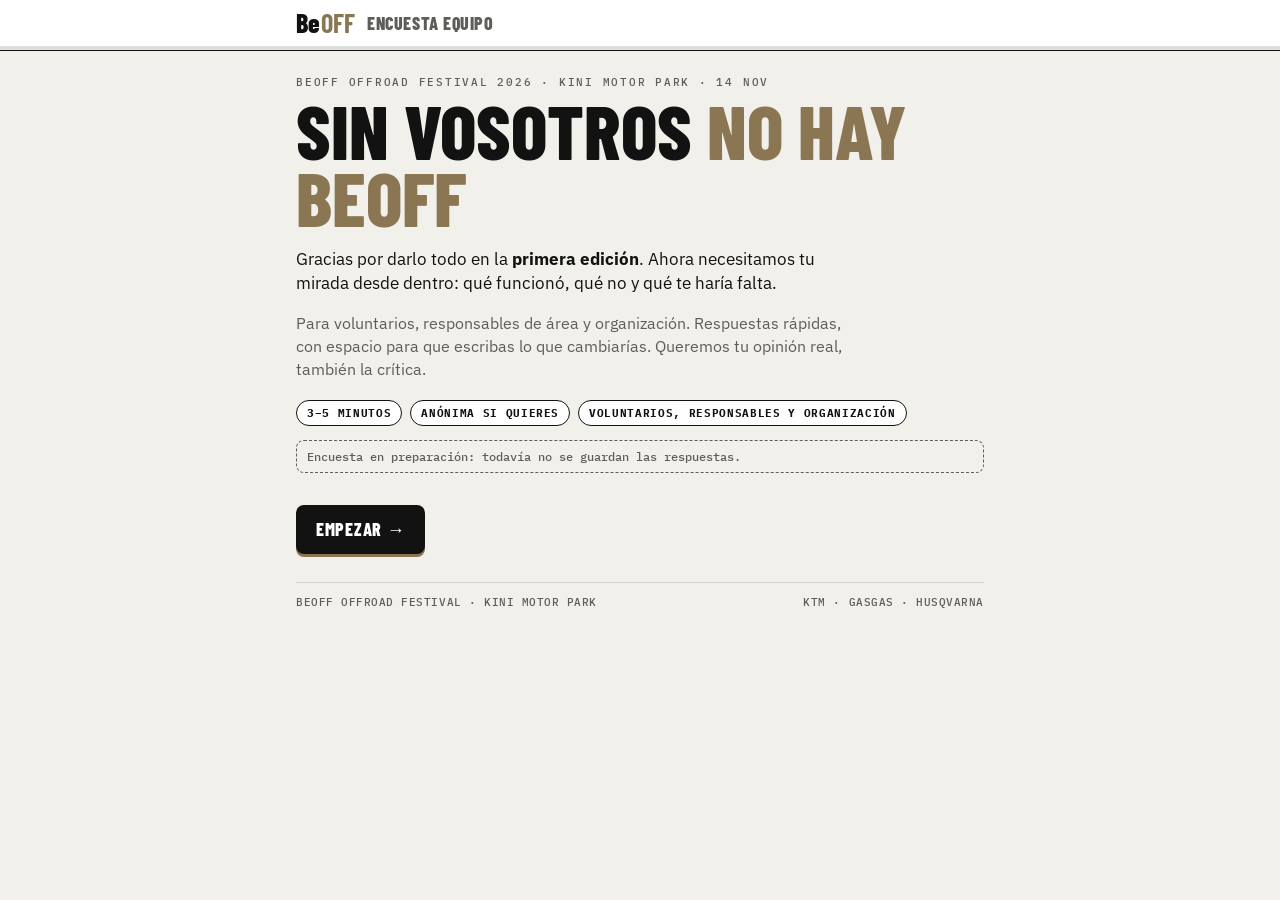
==== encuesta-equipo/index.html @ adc1a22a "Encuestas de cierre BeOFF 2026: pilotos, equipo y marcas" ====
<!DOCTYPE html>
<html lang="es"><head><meta charset="utf-8">
<meta name="viewport" content="width=device-width,initial-scale=1">
<title>BeOFF · Encuesta equipo 2026</title>
<meta name="robots" content="noindex,nofollow">
<link rel="preconnect" href="https://fonts.googleapis.com"><link rel="preconnect" href="https://fonts.gstatic.com" crossorigin>
<link rel="stylesheet" href="https://fonts.googleapis.com/css2?family=Barlow+Condensed:wght@700;800&family=IBM+Plex+Mono:wght@500;700&family=IBM+Plex+Sans:wght@400;600&display=swap">
<link rel="stylesheet" href="../assets/encuesta.css">
</head><body>
<header class="bar"><div class="in"><span class="wm" aria-label="BeOFF">Be<b>OFF</b></span><span class="nm"><em id="nm"></em></span><span class="st" id="st"></span></div><div class="prog"><i id="pg"></i></div></header>
<main id="app"></main>
<nav class="nav" id="nav" hidden><div class="in"><button type="button" id="back">← Atrás</button><span class="msg" id="msg" aria-live="polite"></span><button type="button" class="go" id="next">Siguiente →</button></div></nav>
<script>window.ENCUESTA = {"id":"voluntarios","short":"Encuesta equipo","title":"BeOFF · Encuesta equipo 2026","h1":"Sin vosotros <span>no hay BeOFF</span>","intro":["Gracias por darlo todo en la <b>primera edición</b>. Ahora necesitamos tu mirada desde dentro: qué funcionó, qué no y qué te haría falta.","Para voluntarios, responsables de área y organización. Respuestas rápidas, con espacio para que escribas lo que cambiarías. Queremos tu opinión real, también la crítica."],"facts":["3–5 minutos","Anónima si quieres","Voluntarios, responsables y organización"],"thanks":"Gracias,<br><span>equipo</span>","thanksText":"Tu opinión va directa a la próxima edición. Nos vemos en BeOFF.","steps":[{"k":"Tú","h":"Tu <span>puesto</span>","s":"Para entender desde dónde nos hablas.","q":[{"id":"rol","t":"¿Cuál era tu rol?","type":"ch","opts":["Voluntario/a","Responsable de área","Organización (KTM / dirección)"],"req":true,"branch":true},{"id":"area","t":"¿En qué área estuviste?","type":"mu","opts":["Inscripciones","Verificaciones técnicas","Enduro Test","Cross Test","Extreme Test","KIDS Race","Parque cerrado","Cronometraje","Expo / zona comercial","Podium y ambiente","Accesos y parking","Montaje / desmontaje","Foodtrucks","Media","Otra","Dirección / todo el evento"],"req":true},{"id":"dias","t":"¿Qué días estuviste?","type":"ch","opts":["Solo el sábado","Montaje + sábado","Todo (montaje, sábado y desmontaje)"]},{"id":"primera","t":"¿Era tu primera vez como voluntario/a en un evento?","type":"ch","opts":["Sí","No"]}]},{"k":"Antes","h":"Antes del <span>evento</span>","s":"La preparación y la información que recibiste.","q":[{"id":"info","t":"Información que recibiste antes del evento","type":"sc"},{"id":"web","t":"Web del equipo «¿Cuándo me toca?»","type":"sc"},{"id":"dossier","t":"Dossier de tu área (claro y útil)","type":"sc"},{"id":"briefing","t":"Briefing del día","type":"sc"},{"id":"llegada","t":"Al llegar, ¿sabías dónde ir y qué hacer?","type":"ch","opts":["Sí","Más o menos","No"]}]},{"k":"Durante","h":"Durante el <span>evento</span>","s":"Cómo fue tu día de trabajo.","q":[{"id":"org_area","t":"Organización de tu área","type":"sc"},{"id":"material","t":"Material de tu área","type":"ch","opts":["Estaba todo","Faltó algo","Faltó mucho"]},{"id":"comunicacion","t":"Comunicación con tu responsable y con dirección (radio, móvil)","type":"sc"},{"id":"carga","t":"Carga de trabajo","type":"ch","opts":["Poca","Justa","Mucha"]},{"id":"descansos","t":"Descansos, comida y bebida para el equipo","type":"sc"},{"id":"ropa","t":"Ropa y acreditación","type":"sc"},{"id":"seguridad","t":"Sensación de seguridad en tu puesto","type":"sc"},{"id":"incidencia","t":"¿Hubo algún problema en tu puesto que debamos saber?","type":"tx","h":"Opcional"}]},{"k":"Responsables","h":"Bloque <span>responsables</span>","s":"Tu crítica como responsable: lo que pasó de verdad en tu área.","show":["rol",["Responsable de área"]],"q":[{"id":"r_personal","t":"¿Tuviste personal suficiente?","type":"ch","opts":["Sí","Justo","No"]},{"id":"r_vol","t":"Preparación de los voluntarios de tu área","type":"sc"},{"id":"r_plan","t":"¿Se cumplió el plan del dossier?","type":"ch","opts":["Sí","Con cambios","No"]},{"id":"r_horarios","t":"¿Se cumplieron los horarios de tu área?","type":"ch","opts":["Sí","Retrasos leves","Retrasos importantes"]},{"id":"r_coord","t":"Coordinación con las otras áreas","type":"sc"},{"id":"r_direccion","t":"Apoyo de dirección cuando lo necesitaste","type":"sc"},{"id":"r_montaje","t":"Montaje y desmontaje de tu área","type":"sc"},{"id":"r_fallo","t":"¿Qué falló en tu área?","type":"tx"},{"id":"r_necesito","t":"¿Qué necesitas para la próxima edición? (personal, material, tiempo, espacio)","type":"tx"}]},{"k":"Organización","h":"Visión de <span>organización</span>","s":"Queremos tu crítica sincera. Lo que nos digas aquí decide cómo se plantea la próxima edición.","show":["rol",["Organización (KTM / dirección)"]],"q":[{"grp":"Cómo se hizo"},{"id":"o_planif","t":"Planificación y preparación previa","type":"sc"},{"id":"o_produccion","t":"Producción del evento (recinto, montaje, circuitos)","type":"sc"},{"id":"o_horarios","t":"Cumplimiento del programa y los horarios","type":"sc"},{"id":"o_incidencias","t":"Gestión de imprevistos e incidencias","type":"sc"},{"id":"o_coord","t":"Coordinación entre áreas y comunicación con dirección","type":"sc"},{"id":"o_equipo","t":"Equipo humano (responsables y voluntarios)","type":"sc"},{"grp":"Resultado"},{"id":"o_objetivos","t":"¿Se cumplieron los objetivos del evento?","type":"ch","opts":["Sí","En parte","No"]},{"id":"o_marca","t":"Imagen que transmitió de KTM, GASGAS y Husqvarna","type":"sc"},{"id":"o_formato","t":"¿Funciona el formato BeOFF tal como está?","type":"sc"},{"id":"o_valor","t":"Resultado respecto a la inversión","type":"sc"},{"id":"o_prioridad","t":"Prioridades para la próxima edición","type":"mu","opts":["Más inscritos","Mejorar el formato","Más presencia de concesionarios","Más marcas y expo","Más público y ambiente","Comunicación y redes","Reducir costes","BeOFF Series en otras zonas"]},{"grp":"Tu crítica"},{"id":"o_cambiar","t":"¿Qué cambiarías de la organización?","type":"tx"},{"id":"o_formato_cambio","t":"¿Qué cambiarías del formato?","type":"tx"},{"id":"o_quitar","t":"¿Qué quitarías o no repetirías?","type":"tx","h":"Opcional"},{"id":"o_nofaltar","t":"¿Qué no puede faltar en la próxima edición?","type":"tx","h":"Opcional"}]},{"k":"El evento","h":"El evento <span>desde dentro</span>","s":"Tu visión del conjunto.","q":[{"id":"formato","t":"¿Funcionó el formato BeOFF?","type":"sc"},{"id":"flujo","t":"Flujo de los pilotos (de la inscripción a la pista)","type":"sc"},{"id":"ambiente","t":"Ambiente general","type":"sc"},{"id":"mejor","t":"Lo mejor del evento","type":"tx","h":"Opcional"},{"id":"peor","t":"Lo que más hay que mejorar","type":"tx","h":"Opcional"},{"id":"cambiar","t":"Si pudieras cambiar UNA cosa de la organización, ¿cuál sería?","type":"tx","h":"Opcional · aquí puedes ser directo"}]},{"k":"Futuro","h":"¿Repetimos?","s":"Queremos contar contigo.","q":[{"id":"trato","t":"Trato que recibiste de la organización","type":"sc"},{"id":"nps","t":"Del 0 al 10, ¿recomendarías a un amigo ser voluntario en BeOFF?","type":"nps"},{"id":"repetir","t":"¿Repetirías el año que viene?","type":"ch","opts":["Seguro","Probablemente","No"]},{"id":"viajar","t":"Si hubiera BeOFF Series en otras zonas, ¿irías?","type":"ch","opts":["Sí","Solo si es cerca","No"]},{"id":"mismo_area","t":"Para la próxima, ¿en qué área te gustaría estar?","type":"ch","opts":["La misma","Otra área","Me da igual"]},{"id":"nombre","t":"Tu nombre","type":"in","h":"Opcional · déjalo en blanco si prefieres que sea anónima"},{"id":"email","t":"Email, si quieres que te contemos para la próxima","type":"em","h":"Opcional"}]}]};</script>
<script src="../assets/encuesta.js"></script>
</body></html>
---- assets/encuesta.css ----
:root{--ground:#f1f0eb;--paper:#fff;--ink:#121212;--sub:#5f5d57;--hair:rgba(18,18,18,.14);--acc:#121212;--on-acc:#fff;--tone:#8a7652;--tone-soft:rgba(138,118,82,.12);
--ft:"Barlow Condensed","Arial Narrow",Arial,sans-serif;--fm:"IBM Plex Mono",ui-monospace,monospace;--fx:"IBM Plex Sans",system-ui,Arial,sans-serif}
@media (prefers-color-scheme:dark){:root{--ground:#111110;--paper:#1b1a18;--ink:#f0eee8;--sub:#a6a39a;--hair:rgba(240,238,232,.14);--acc:#f0eee8;--on-acc:#111110;--tone:#cdb98d;--tone-soft:rgba(205,185,141,.14)}}
*{box-sizing:border-box}
html{-webkit-text-size-adjust:100%}
body{margin:0;background:var(--ground);color:var(--ink);font:16px/1.45 var(--fx)}
.bar{background:var(--paper);border-bottom:1px solid var(--ink);position:sticky;top:0;z-index:5}
.bar .in{max-width:720px;margin:0 auto;padding:10px 16px;display:flex;align-items:center;gap:12px}
.wm{font:800 26px/1 var(--ft);letter-spacing:.01em;text-transform:none}.wm b{color:var(--tone)}
.bar .nm{font:800 18px var(--ft);letter-spacing:.03em;text-transform:uppercase}
.bar .nm em{font-style:normal;color:var(--sub)}
.bar .st{margin-left:auto;font:700 11px var(--fm);letter-spacing:.08em;color:var(--sub)}
.prog{height:4px;background:var(--hair)}
.prog i{display:block;height:100%;width:0;background:var(--tone);transition:width .3s}
main{max-width:720px;margin:0 auto;padding:24px 16px 120px}
.eyebrow{font:500 11px var(--fm);letter-spacing:.16em;text-transform:uppercase;color:var(--sub);margin:0 0 8px}
h1{font:800 clamp(44px,11vw,76px)/.88 var(--ft);text-transform:uppercase;margin:0}
h1 span,h2 span,.big span{color:var(--tone)}
h2{font:800 clamp(32px,8vw,46px)/.92 var(--ft);text-transform:uppercase;margin:0 0 6px}
.lead{font-size:17px;max-width:56ch;margin:16px 0}
.sub{color:var(--sub);margin:0 0 18px;max-width:56ch}
.card{background:var(--paper);border:2px solid var(--ink);border-radius:10px;box-shadow:0 4px 0 var(--ink);padding:16px;margin:0 0 14px}
.facts{display:flex;flex-wrap:wrap;gap:8px;margin:18px 0 6px}
.facts span{font:700 11px var(--fm);letter-spacing:.06em;text-transform:uppercase;border:1.5px solid var(--ink);border-radius:20px;padding:5px 10px;background:var(--paper)}
.q{margin:0 0 16px}
.q .t{font-weight:600;margin:0 0 10px;display:block}
.q .h{display:block;color:var(--sub);font-size:13.5px;margin:-6px 0 10px}
.opt{display:flex;flex-wrap:wrap;gap:8px}
.opt button{appearance:none;border:1.5px solid var(--ink);background:var(--paper);color:var(--ink);border-radius:8px;padding:10px 13px;font:600 15px var(--fx);cursor:pointer;min-height:44px;transition:background .1s,border-color .1s}
.opt button:hover{border-color:var(--tone);background:var(--tone-soft)}
.opt button[aria-pressed="true"]{background:var(--acc);border-color:var(--acc);color:var(--on-acc)}
.sc{display:grid;grid-template-columns:repeat(5,1fr);gap:6px}
.sc button{padding:10px 0;font:800 22px var(--ft);text-align:center}
.nps{display:grid;grid-template-columns:repeat(11,1fr);gap:4px}
.nps button{padding:10px 0;font:800 18px var(--ft);text-align:center;min-width:0}
.ends{display:flex;justify-content:space-between;font:500 10.5px var(--fm);letter-spacing:.05em;text-transform:uppercase;color:var(--sub);margin-top:6px}
textarea,input[type=text],input[type=email]{width:100%;border:1.5px solid var(--ink);border-radius:8px;background:var(--paper);color:var(--ink);font:15px var(--fx);padding:11px 12px}
textarea{min-height:84px;resize:vertical}
textarea:focus,input:focus,.opt button:focus-visible,.nav button:focus-visible{outline:3px solid var(--tone);outline-offset:2px}
.grp{font:700 11px var(--fm);letter-spacing:.14em;text-transform:uppercase;color:var(--tone);margin:22px 0 10px;padding-top:14px;border-top:1px dashed var(--hair)}
.card>.grp:first-child{margin-top:0;padding-top:0;border:0}
.nav{position:fixed;left:0;right:0;bottom:0;background:var(--paper);border-top:1px solid var(--ink);padding:10px 16px calc(10px + env(safe-area-inset-bottom))}
.nav .in{max-width:720px;margin:0 auto;display:flex;gap:10px;align-items:center}
.nav button,.start{border:2px solid var(--ink);border-radius:8px;font:800 18px var(--ft);letter-spacing:.04em;text-transform:uppercase;padding:11px 18px;cursor:pointer;background:var(--paper);color:var(--ink)}
.nav .go,.start{margin-left:auto;background:var(--acc);border-color:var(--acc);color:var(--on-acc);box-shadow:0 3px 0 var(--tone)}
.start{margin:20px 0 0}
.nav .go:disabled{opacity:.5;cursor:wait}
.nav .msg{font-size:13px;color:var(--sub)}
.big{font:800 clamp(54px,14vw,96px)/.85 var(--ft);text-transform:uppercase;margin:6px 0 14px}
.note{font:500 12px var(--fm);color:var(--sub);border:1.5px dashed var(--sub);border-radius:8px;padding:8px 10px;margin-top:14px}
.foot{margin-top:28px;padding-top:12px;border-top:1px solid var(--hair);display:flex;justify-content:space-between;flex-wrap:wrap;gap:12px;font:500 10.5px var(--fm);letter-spacing:.05em;text-transform:uppercase;color:var(--sub)}
[hidden]{display:none!important}
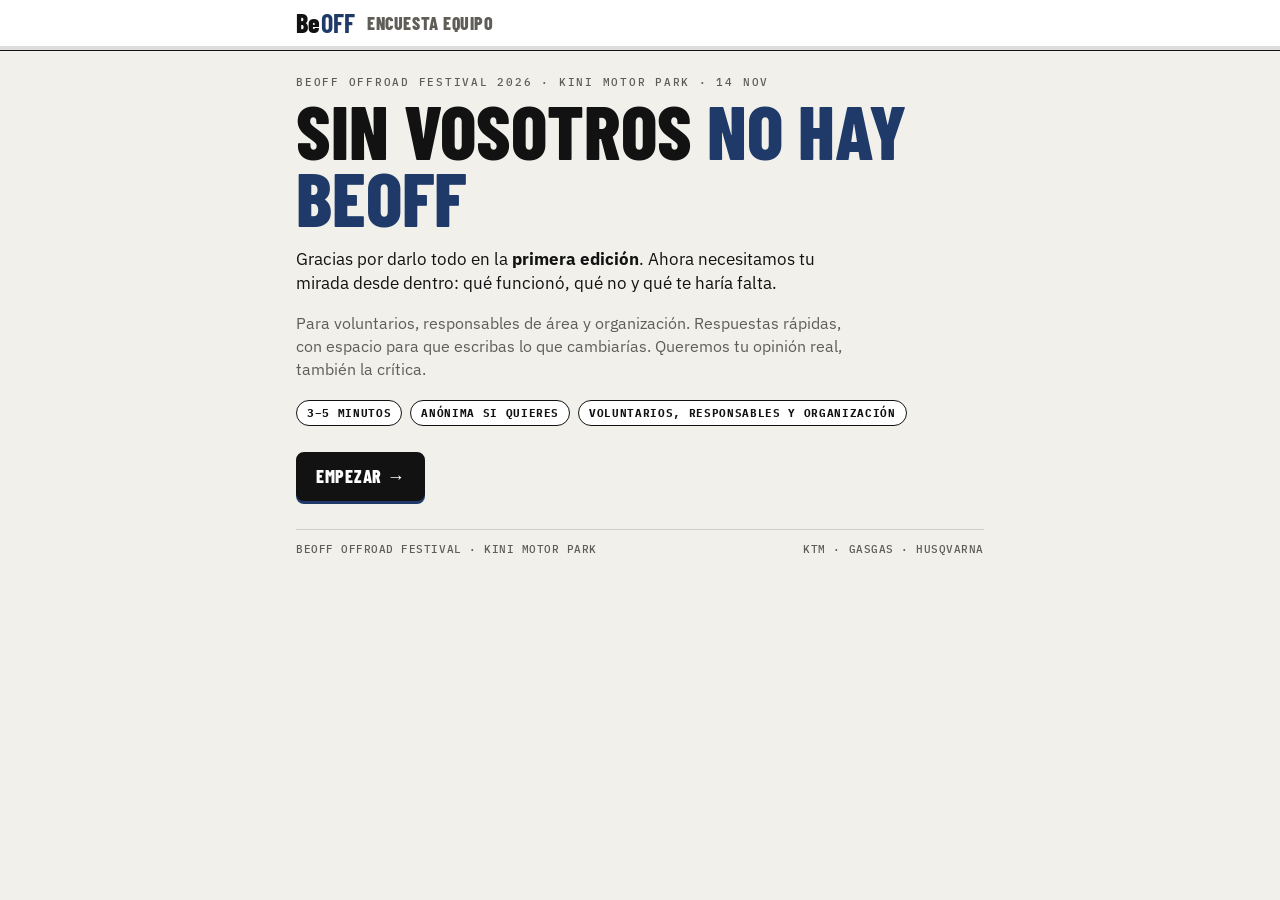
==== commit 281b5471: "Encuestas: forzar recarga de estilos y script (v=2)" ====
--- a/encuesta-equipo/index.html
+++ b/encuesta-equipo/index.html
@@ -5,11 +5,11 @@
 <meta name="robots" content="noindex,nofollow">
 <link rel="preconnect" href="https://fonts.googleapis.com"><link rel="preconnect" href="https://fonts.gstatic.com" crossorigin>
 <link rel="stylesheet" href="https://fonts.googleapis.com/css2?family=Barlow+Condensed:wght@700;800&family=IBM+Plex+Mono:wght@500;700&family=IBM+Plex+Sans:wght@400;600&display=swap">
-<link rel="stylesheet" href="../assets/encuesta.css">
+<link rel="stylesheet" href="../assets/encuesta.css?v=2">
 </head><body>
 <header class="bar"><div class="in"><span class="wm" aria-label="BeOFF">Be<b>OFF</b></span><span class="nm"><em id="nm"></em></span><span class="st" id="st"></span></div><div class="prog"><i id="pg"></i></div></header>
 <main id="app"></main>
 <nav class="nav" id="nav" hidden><div class="in"><button type="button" id="back">← Atrás</button><span class="msg" id="msg" aria-live="polite"></span><button type="button" class="go" id="next">Siguiente →</button></div></nav>
 <script>window.ENCUESTA = {"id":"voluntarios","short":"Encuesta equipo","title":"BeOFF · Encuesta equipo 2026","h1":"Sin vosotros <span>no hay BeOFF</span>","intro":["Gracias por darlo todo en la <b>primera edición</b>. Ahora necesitamos tu mirada desde dentro: qué funcionó, qué no y qué te haría falta.","Para voluntarios, responsables de área y organización. Respuestas rápidas, con espacio para que escribas lo que cambiarías. Queremos tu opinión real, también la crítica."],"facts":["3–5 minutos","Anónima si quieres","Voluntarios, responsables y organización"],"thanks":"Gracias,<br><span>equipo</span>","thanksText":"Tu opinión va directa a la próxima edición. Nos vemos en BeOFF.","steps":[{"k":"Tú","h":"Tu <span>puesto</span>","s":"Para entender desde dónde nos hablas.","q":[{"id":"rol","t":"¿Cuál era tu rol?","type":"ch","opts":["Voluntario/a","Responsable de área","Organización (KTM / dirección)"],"req":true,"branch":true},{"id":"area","t":"¿En qué área estuviste?","type":"mu","opts":["Inscripciones","Verificaciones técnicas","Enduro Test","Cross Test","Extreme Test","KIDS Race","Parque cerrado","Cronometraje","Expo / zona comercial","Podium y ambiente","Accesos y parking","Montaje / desmontaje","Foodtrucks","Media","Otra","Dirección / todo el evento"],"req":true},{"id":"dias","t":"¿Qué días estuviste?","type":"ch","opts":["Solo el sábado","Montaje + sábado","Todo (montaje, sábado y desmontaje)"]},{"id":"primera","t":"¿Era tu primera vez como voluntario/a en un evento?","type":"ch","opts":["Sí","No"]}]},{"k":"Antes","h":"Antes del <span>evento</span>","s":"La preparación y la información que recibiste.","q":[{"id":"info","t":"Información que recibiste antes del evento","type":"sc"},{"id":"web","t":"Web del equipo «¿Cuándo me toca?»","type":"sc"},{"id":"dossier","t":"Dossier de tu área (claro y útil)","type":"sc"},{"id":"briefing","t":"Briefing del día","type":"sc"},{"id":"llegada","t":"Al llegar, ¿sabías dónde ir y qué hacer?","type":"ch","opts":["Sí","Más o menos","No"]}]},{"k":"Durante","h":"Durante el <span>evento</span>","s":"Cómo fue tu día de trabajo.","q":[{"id":"org_area","t":"Organización de tu área","type":"sc"},{"id":"material","t":"Material de tu área","type":"ch","opts":["Estaba todo","Faltó algo","Faltó mucho"]},{"id":"comunicacion","t":"Comunicación con tu responsable y con dirección (radio, móvil)","type":"sc"},{"id":"carga","t":"Carga de trabajo","type":"ch","opts":["Poca","Justa","Mucha"]},{"id":"descansos","t":"Descansos, comida y bebida para el equipo","type":"sc"},{"id":"ropa","t":"Ropa y acreditación","type":"sc"},{"id":"seguridad","t":"Sensación de seguridad en tu puesto","type":"sc"},{"id":"incidencia","t":"¿Hubo algún problema en tu puesto que debamos saber?","type":"tx","h":"Opcional"}]},{"k":"Responsables","h":"Bloque <span>responsables</span>","s":"Tu crítica como responsable: lo que pasó de verdad en tu área.","show":["rol",["Responsable de área"]],"q":[{"id":"r_personal","t":"¿Tuviste personal suficiente?","type":"ch","opts":["Sí","Justo","No"]},{"id":"r_vol","t":"Preparación de los voluntarios de tu área","type":"sc"},{"id":"r_plan","t":"¿Se cumplió el plan del dossier?","type":"ch","opts":["Sí","Con cambios","No"]},{"id":"r_horarios","t":"¿Se cumplieron los horarios de tu área?","type":"ch","opts":["Sí","Retrasos leves","Retrasos importantes"]},{"id":"r_coord","t":"Coordinación con las otras áreas","type":"sc"},{"id":"r_direccion","t":"Apoyo de dirección cuando lo necesitaste","type":"sc"},{"id":"r_montaje","t":"Montaje y desmontaje de tu área","type":"sc"},{"id":"r_fallo","t":"¿Qué falló en tu área?","type":"tx"},{"id":"r_necesito","t":"¿Qué necesitas para la próxima edición? (personal, material, tiempo, espacio)","type":"tx"}]},{"k":"Organización","h":"Visión de <span>organización</span>","s":"Queremos tu crítica sincera. Lo que nos digas aquí decide cómo se plantea la próxima edición.","show":["rol",["Organización (KTM / dirección)"]],"q":[{"grp":"Cómo se hizo"},{"id":"o_planif","t":"Planificación y preparación previa","type":"sc"},{"id":"o_produccion","t":"Producción del evento (recinto, montaje, circuitos)","type":"sc"},{"id":"o_horarios","t":"Cumplimiento del programa y los horarios","type":"sc"},{"id":"o_incidencias","t":"Gestión de imprevistos e incidencias","type":"sc"},{"id":"o_coord","t":"Coordinación entre áreas y comunicación con dirección","type":"sc"},{"id":"o_equipo","t":"Equipo humano (responsables y voluntarios)","type":"sc"},{"grp":"Resultado"},{"id":"o_objetivos","t":"¿Se cumplieron los objetivos del evento?","type":"ch","opts":["Sí","En parte","No"]},{"id":"o_marca","t":"Imagen que transmitió de KTM, GASGAS y Husqvarna","type":"sc"},{"id":"o_formato","t":"¿Funciona el formato BeOFF tal como está?","type":"sc"},{"id":"o_valor","t":"Resultado respecto a la inversión","type":"sc"},{"id":"o_prioridad","t":"Prioridades para la próxima edición","type":"mu","opts":["Más inscritos","Mejorar el formato","Más presencia de concesionarios","Más marcas y expo","Más público y ambiente","Comunicación y redes","Reducir costes","BeOFF Series en otras zonas"]},{"grp":"Tu crítica"},{"id":"o_cambiar","t":"¿Qué cambiarías de la organización?","type":"tx"},{"id":"o_formato_cambio","t":"¿Qué cambiarías del formato?","type":"tx"},{"id":"o_quitar","t":"¿Qué quitarías o no repetirías?","type":"tx","h":"Opcional"},{"id":"o_nofaltar","t":"¿Qué no puede faltar en la próxima edición?","type":"tx","h":"Opcional"}]},{"k":"El evento","h":"El evento <span>desde dentro</span>","s":"Tu visión del conjunto.","q":[{"id":"formato","t":"¿Funcionó el formato BeOFF?","type":"sc"},{"id":"flujo","t":"Flujo de los pilotos (de la inscripción a la pista)","type":"sc"},{"id":"ambiente","t":"Ambiente general","type":"sc"},{"id":"mejor","t":"Lo mejor del evento","type":"tx","h":"Opcional"},{"id":"peor","t":"Lo que más hay que mejorar","type":"tx","h":"Opcional"},{"id":"cambiar","t":"Si pudieras cambiar UNA cosa de la organización, ¿cuál sería?","type":"tx","h":"Opcional · aquí puedes ser directo"}]},{"k":"Futuro","h":"¿Repetimos?","s":"Queremos contar contigo.","q":[{"id":"trato","t":"Trato que recibiste de la organización","type":"sc"},{"id":"nps","t":"Del 0 al 10, ¿recomendarías a un amigo ser voluntario en BeOFF?","type":"nps"},{"id":"repetir","t":"¿Repetirías el año que viene?","type":"ch","opts":["Seguro","Probablemente","No"]},{"id":"viajar","t":"Si hubiera BeOFF Series en otras zonas, ¿irías?","type":"ch","opts":["Sí","Solo si es cerca","No"]},{"id":"mismo_area","t":"Para la próxima, ¿en qué área te gustaría estar?","type":"ch","opts":["La misma","Otra área","Me da igual"]},{"id":"nombre","t":"Tu nombre","type":"in","h":"Opcional · déjalo en blanco si prefieres que sea anónima"},{"id":"email","t":"Email, si quieres que te contemos para la próxima","type":"em","h":"Opcional"}]}]};</script>
-<script src="../assets/encuesta.js"></script>
+<script src="../assets/encuesta.js?v=2"></script>
 </body></html>
--- a/assets/encuesta.css
+++ b/assets/encuesta.css
@@ -1,6 +1,6 @@
-:root{--ground:#f1f0eb;--paper:#fff;--ink:#121212;--sub:#5f5d57;--hair:rgba(18,18,18,.14);--acc:#121212;--on-acc:#fff;--tone:#8a7652;--tone-soft:rgba(138,118,82,.12);
+:root{--ground:#f1f0eb;--paper:#fff;--ink:#121212;--sub:#5f5d57;--hair:rgba(18,18,18,.14);--acc:#121212;--on-acc:#fff;--tone:#1f3a68;--tone-soft:rgba(31,58,104,.10);
 --ft:"Barlow Condensed","Arial Narrow",Arial,sans-serif;--fm:"IBM Plex Mono",ui-monospace,monospace;--fx:"IBM Plex Sans",system-ui,Arial,sans-serif}
-@media (prefers-color-scheme:dark){:root{--ground:#111110;--paper:#1b1a18;--ink:#f0eee8;--sub:#a6a39a;--hair:rgba(240,238,232,.14);--acc:#f0eee8;--on-acc:#111110;--tone:#cdb98d;--tone-soft:rgba(205,185,141,.14)}}
+@media (prefers-color-scheme:dark){:root{--ground:#111110;--paper:#1b1a18;--ink:#f0eee8;--sub:#a6a39a;--hair:rgba(240,238,232,.14);--acc:#f0eee8;--on-acc:#111110;--tone:#a9a9ab;--tone-soft:rgba(169,169,171,.16)}}
 *{box-sizing:border-box}
 html{-webkit-text-size-adjust:100%}
 body{margin:0;background:var(--ground);color:var(--ink);font:16px/1.45 var(--fx)}
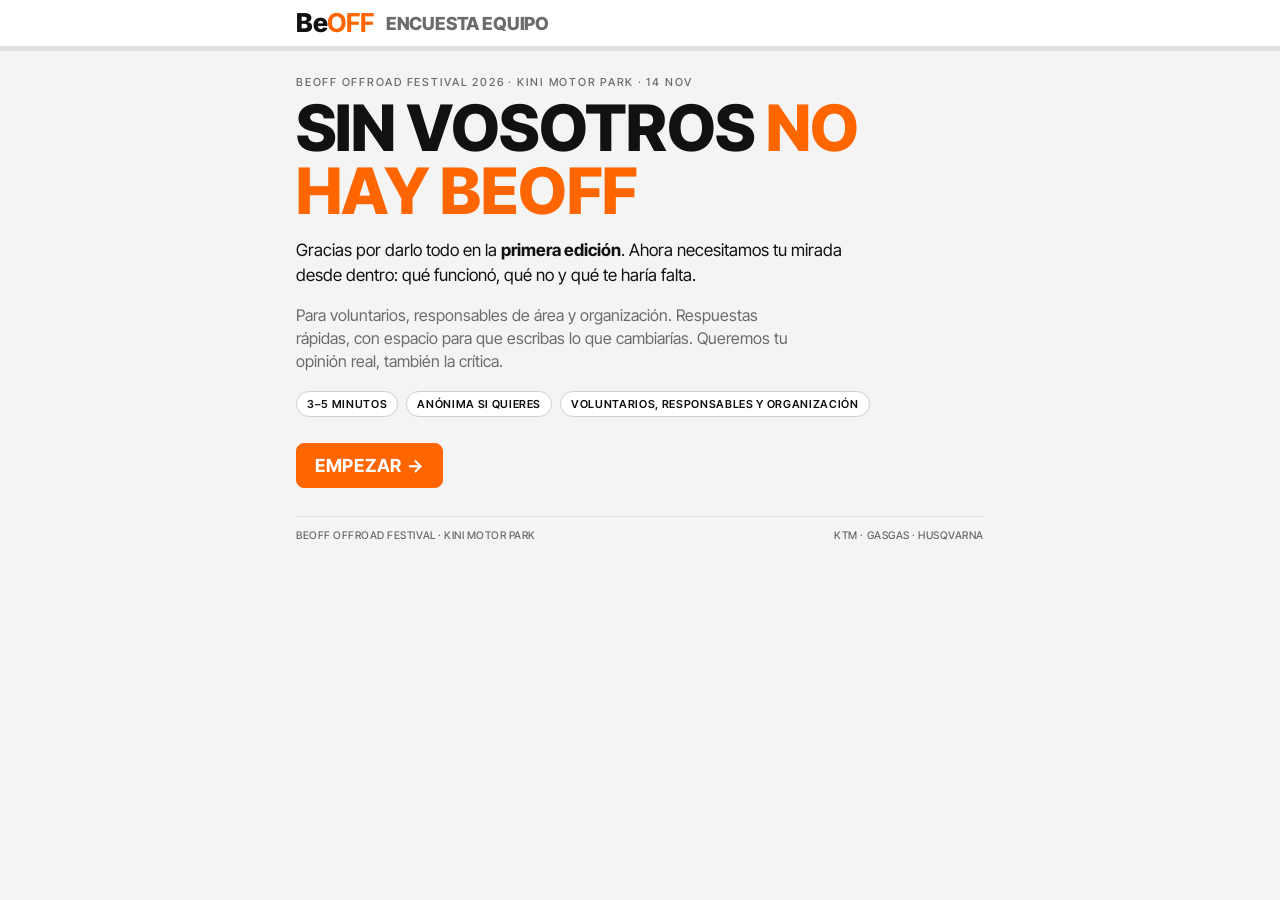
==== commit a8a92f78: "Encuesta pilotos: versión corta y nuevo estilo" ====
--- a/encuesta-equipo/index.html
+++ b/encuesta-equipo/index.html
@@ -4,12 +4,12 @@
 <title>BeOFF · Encuesta equipo 2026</title>
 <meta name="robots" content="noindex,nofollow">
 <link rel="preconnect" href="https://fonts.googleapis.com"><link rel="preconnect" href="https://fonts.gstatic.com" crossorigin>
-<link rel="stylesheet" href="https://fonts.googleapis.com/css2?family=Barlow+Condensed:wght@700;800&family=IBM+Plex+Mono:wght@500;700&family=IBM+Plex+Sans:wght@400;600&display=swap">
-<link rel="stylesheet" href="../assets/encuesta.css?v=2">
+<link rel="stylesheet" href="https://fonts.googleapis.com/css2?family=Inter+Tight:wght@400;500;600;700;800&display=swap">
+<link rel="stylesheet" href="../assets/encuesta.css?v=3">
 </head><body>
 <header class="bar"><div class="in"><span class="wm" aria-label="BeOFF">Be<b>OFF</b></span><span class="nm"><em id="nm"></em></span><span class="st" id="st"></span></div><div class="prog"><i id="pg"></i></div></header>
 <main id="app"></main>
 <nav class="nav" id="nav" hidden><div class="in"><button type="button" id="back">← Atrás</button><span class="msg" id="msg" aria-live="polite"></span><button type="button" class="go" id="next">Siguiente →</button></div></nav>
-<script>window.ENCUESTA = {"id":"voluntarios","short":"Encuesta equipo","title":"BeOFF · Encuesta equipo 2026","h1":"Sin vosotros <span>no hay BeOFF</span>","intro":["Gracias por darlo todo en la <b>primera edición</b>. Ahora necesitamos tu mirada desde dentro: qué funcionó, qué no y qué te haría falta.","Para voluntarios, responsables de área y organización. Respuestas rápidas, con espacio para que escribas lo que cambiarías. Queremos tu opinión real, también la crítica."],"facts":["3–5 minutos","Anónima si quieres","Voluntarios, responsables y organización"],"thanks":"Gracias,<br><span>equipo</span>","thanksText":"Tu opinión va directa a la próxima edición. Nos vemos en BeOFF.","steps":[{"k":"Tú","h":"Tu <span>puesto</span>","s":"Para entender desde dónde nos hablas.","q":[{"id":"rol","t":"¿Cuál era tu rol?","type":"ch","opts":["Voluntario/a","Responsable de área","Organización (KTM / dirección)"],"req":true,"branch":true},{"id":"area","t":"¿En qué área estuviste?","type":"mu","opts":["Inscripciones","Verificaciones técnicas","Enduro Test","Cross Test","Extreme Test","KIDS Race","Parque cerrado","Cronometraje","Expo / zona comercial","Podium y ambiente","Accesos y parking","Montaje / desmontaje","Foodtrucks","Media","Otra","Dirección / todo el evento"],"req":true},{"id":"dias","t":"¿Qué días estuviste?","type":"ch","opts":["Solo el sábado","Montaje + sábado","Todo (montaje, sábado y desmontaje)"]},{"id":"primera","t":"¿Era tu primera vez como voluntario/a en un evento?","type":"ch","opts":["Sí","No"]}]},{"k":"Antes","h":"Antes del <span>evento</span>","s":"La preparación y la información que recibiste.","q":[{"id":"info","t":"Información que recibiste antes del evento","type":"sc"},{"id":"web","t":"Web del equipo «¿Cuándo me toca?»","type":"sc"},{"id":"dossier","t":"Dossier de tu área (claro y útil)","type":"sc"},{"id":"briefing","t":"Briefing del día","type":"sc"},{"id":"llegada","t":"Al llegar, ¿sabías dónde ir y qué hacer?","type":"ch","opts":["Sí","Más o menos","No"]}]},{"k":"Durante","h":"Durante el <span>evento</span>","s":"Cómo fue tu día de trabajo.","q":[{"id":"org_area","t":"Organización de tu área","type":"sc"},{"id":"material","t":"Material de tu área","type":"ch","opts":["Estaba todo","Faltó algo","Faltó mucho"]},{"id":"comunicacion","t":"Comunicación con tu responsable y con dirección (radio, móvil)","type":"sc"},{"id":"carga","t":"Carga de trabajo","type":"ch","opts":["Poca","Justa","Mucha"]},{"id":"descansos","t":"Descansos, comida y bebida para el equipo","type":"sc"},{"id":"ropa","t":"Ropa y acreditación","type":"sc"},{"id":"seguridad","t":"Sensación de seguridad en tu puesto","type":"sc"},{"id":"incidencia","t":"¿Hubo algún problema en tu puesto que debamos saber?","type":"tx","h":"Opcional"}]},{"k":"Responsables","h":"Bloque <span>responsables</span>","s":"Tu crítica como responsable: lo que pasó de verdad en tu área.","show":["rol",["Responsable de área"]],"q":[{"id":"r_personal","t":"¿Tuviste personal suficiente?","type":"ch","opts":["Sí","Justo","No"]},{"id":"r_vol","t":"Preparación de los voluntarios de tu área","type":"sc"},{"id":"r_plan","t":"¿Se cumplió el plan del dossier?","type":"ch","opts":["Sí","Con cambios","No"]},{"id":"r_horarios","t":"¿Se cumplieron los horarios de tu área?","type":"ch","opts":["Sí","Retrasos leves","Retrasos importantes"]},{"id":"r_coord","t":"Coordinación con las otras áreas","type":"sc"},{"id":"r_direccion","t":"Apoyo de dirección cuando lo necesitaste","type":"sc"},{"id":"r_montaje","t":"Montaje y desmontaje de tu área","type":"sc"},{"id":"r_fallo","t":"¿Qué falló en tu área?","type":"tx"},{"id":"r_necesito","t":"¿Qué necesitas para la próxima edición? (personal, material, tiempo, espacio)","type":"tx"}]},{"k":"Organización","h":"Visión de <span>organización</span>","s":"Queremos tu crítica sincera. Lo que nos digas aquí decide cómo se plantea la próxima edición.","show":["rol",["Organización (KTM / dirección)"]],"q":[{"grp":"Cómo se hizo"},{"id":"o_planif","t":"Planificación y preparación previa","type":"sc"},{"id":"o_produccion","t":"Producción del evento (recinto, montaje, circuitos)","type":"sc"},{"id":"o_horarios","t":"Cumplimiento del programa y los horarios","type":"sc"},{"id":"o_incidencias","t":"Gestión de imprevistos e incidencias","type":"sc"},{"id":"o_coord","t":"Coordinación entre áreas y comunicación con dirección","type":"sc"},{"id":"o_equipo","t":"Equipo humano (responsables y voluntarios)","type":"sc"},{"grp":"Resultado"},{"id":"o_objetivos","t":"¿Se cumplieron los objetivos del evento?","type":"ch","opts":["Sí","En parte","No"]},{"id":"o_marca","t":"Imagen que transmitió de KTM, GASGAS y Husqvarna","type":"sc"},{"id":"o_formato","t":"¿Funciona el formato BeOFF tal como está?","type":"sc"},{"id":"o_valor","t":"Resultado respecto a la inversión","type":"sc"},{"id":"o_prioridad","t":"Prioridades para la próxima edición","type":"mu","opts":["Más inscritos","Mejorar el formato","Más presencia de concesionarios","Más marcas y expo","Más público y ambiente","Comunicación y redes","Reducir costes","BeOFF Series en otras zonas"]},{"grp":"Tu crítica"},{"id":"o_cambiar","t":"¿Qué cambiarías de la organización?","type":"tx"},{"id":"o_formato_cambio","t":"¿Qué cambiarías del formato?","type":"tx"},{"id":"o_quitar","t":"¿Qué quitarías o no repetirías?","type":"tx","h":"Opcional"},{"id":"o_nofaltar","t":"¿Qué no puede faltar en la próxima edición?","type":"tx","h":"Opcional"}]},{"k":"El evento","h":"El evento <span>desde dentro</span>","s":"Tu visión del conjunto.","q":[{"id":"formato","t":"¿Funcionó el formato BeOFF?","type":"sc"},{"id":"flujo","t":"Flujo de los pilotos (de la inscripción a la pista)","type":"sc"},{"id":"ambiente","t":"Ambiente general","type":"sc"},{"id":"mejor","t":"Lo mejor del evento","type":"tx","h":"Opcional"},{"id":"peor","t":"Lo que más hay que mejorar","type":"tx","h":"Opcional"},{"id":"cambiar","t":"Si pudieras cambiar UNA cosa de la organización, ¿cuál sería?","type":"tx","h":"Opcional · aquí puedes ser directo"}]},{"k":"Futuro","h":"¿Repetimos?","s":"Queremos contar contigo.","q":[{"id":"trato","t":"Trato que recibiste de la organización","type":"sc"},{"id":"nps","t":"Del 0 al 10, ¿recomendarías a un amigo ser voluntario en BeOFF?","type":"nps"},{"id":"repetir","t":"¿Repetirías el año que viene?","type":"ch","opts":["Seguro","Probablemente","No"]},{"id":"viajar","t":"Si hubiera BeOFF Series en otras zonas, ¿irías?","type":"ch","opts":["Sí","Solo si es cerca","No"]},{"id":"mismo_area","t":"Para la próxima, ¿en qué área te gustaría estar?","type":"ch","opts":["La misma","Otra área","Me da igual"]},{"id":"nombre","t":"Tu nombre","type":"in","h":"Opcional · déjalo en blanco si prefieres que sea anónima"},{"id":"email","t":"Email, si quieres que te contemos para la próxima","type":"em","h":"Opcional"}]}]};</script>
-<script src="../assets/encuesta.js?v=2"></script>
+<script>window.ENCUESTA = {"id":"voluntarios","short":"Encuesta equipo","title":"BeOFF · Encuesta equipo 2026","h1":"Sin vosotros <span>no hay BeOFF</span>","intro":["Gracias por darlo todo en la <b>primera edición</b>. Ahora necesitamos tu mirada desde dentro: qué funcionó, qué no y qué te haría falta.","Para voluntarios, responsables de área y organización. Respuestas rápidas, con espacio para que escribas lo que cambiarías. Queremos tu opinión real, también la crítica."],"facts":["3–5 minutos","Anónima si quieres","Voluntarios, responsables y organización"],"thanks":"Gracias,<br><span>equipo</span>","thanksText":"Tu opinión va directa a la próxima edición. Nos vemos en BeOFF.","steps":[{"k":"Tú","h":"Tu <span>puesto</span>","s":"Para entender desde dónde nos hablas.","q":[{"id":"rol","t":"¿Cuál era tu rol?","type":"ch","opts":["Voluntario/a","Responsable de área","Organización (KTM / dirección)"],"req":true,"branch":true},{"id":"area","t":"¿En qué área estuviste?","type":"mu","opts":["Inscripciones","Verificaciones técnicas","Enduro Test","Cross Test","Extreme Test","KIDS Race","Parque cerrado","Cronometraje","Expo / zona comercial","Podium y ambiente","Accesos y parking","Montaje / desmontaje","Foodtrucks","Media","Otra","Dirección / todo el evento"],"req":true},{"id":"dias","t":"¿Qué días estuviste?","type":"ch","opts":["Solo el sábado","Montaje + sábado","Todo (montaje, sábado y desmontaje)"]},{"id":"primera","t":"¿Era tu primera vez como voluntario/a en un evento?","type":"ch","opts":["Sí","No"]}]},{"k":"Antes","h":"Antes del <span>evento</span>","s":"La preparación y la información que recibiste.","q":[{"id":"info","t":"Información que recibiste antes del evento","type":"sc"},{"id":"web","t":"Web del equipo «¿Cuándo me toca?»","type":"sc"},{"id":"dossier","t":"Dossier de tu área (claro y útil)","type":"sc"},{"id":"briefing","t":"Briefing del día","type":"sc"},{"id":"llegada","t":"Al llegar, ¿sabías dónde ir y qué hacer?","type":"ch","opts":["Sí","Más o menos","No"]}]},{"k":"Durante","h":"Durante el <span>evento</span>","s":"Cómo fue tu día de trabajo.","q":[{"id":"org_area","t":"Organización de tu área","type":"sc"},{"id":"material","t":"Material de tu área","type":"ch","opts":["Estaba todo","Faltó algo","Faltó mucho"]},{"id":"comunicacion","t":"Comunicación con tu responsable y con dirección (radio, móvil)","type":"sc"},{"id":"carga","t":"Carga de trabajo","type":"ch","opts":["Poca","Justa","Mucha"]},{"id":"descansos","t":"Descansos, comida y bebida para el equipo","type":"sc"},{"id":"ropa","t":"Ropa y acreditación","type":"sc"},{"id":"seguridad","t":"Sensación de seguridad en tu puesto","type":"sc"},{"id":"incidencia","t":"¿Hubo algún problema en tu puesto que debamos saber?","type":"tx","h":"Opcional"}]},{"k":"Responsables","h":"Bloque <span>responsables</span>","s":"Tu crítica como responsable: lo que pasó de verdad en tu área.","show":["rol",["Responsable de área"]],"q":[{"id":"r_personal","t":"¿Tuviste personal suficiente?","type":"ch","opts":["Sí","Justo","No"]},{"id":"r_vol","t":"Preparación de los voluntarios de tu área","type":"sc"},{"id":"r_plan","t":"¿Se cumplió el plan del dossier?","type":"ch","opts":["Sí","Con cambios","No"]},{"id":"r_horarios","t":"¿Se cumplieron los horarios de tu área?","type":"ch","opts":["Sí","Retrasos leves","Retrasos importantes"]},{"id":"r_coord","t":"Coordinación con las otras áreas","type":"sc"},{"id":"r_direccion","t":"Apoyo de dirección cuando lo necesitaste","type":"sc"},{"id":"r_montaje","t":"Montaje y desmontaje de tu área","type":"sc"},{"id":"r_fallo","t":"¿Qué falló en tu área?","type":"tx"},{"id":"r_necesito","t":"¿Qué necesitas para la próxima edición? (personal, material, tiempo, espacio)","type":"tx"}]},{"k":"Organización","h":"Visión de <span>organización</span>","s":"Queremos tu crítica sincera. Lo que nos digas aquí decide cómo se plantea la próxima edición.","show":["rol",["Organización (KTM / dirección)"]],"q":[{"grp":"Cómo se hizo"},{"id":"o_planif","t":"Planificación y preparación previa","type":"sc"},{"id":"o_produccion","t":"Producción del evento (recinto, montaje, circuitos)","type":"sc"},{"id":"o_horarios","t":"Cumplimiento del programa y los horarios","type":"sc"},{"id":"o_incidencias","t":"Gestión de imprevistos e incidencias","type":"sc"},{"id":"o_coord","t":"Coordinación entre áreas y comunicación con dirección","type":"sc"},{"id":"o_equipo","t":"Equipo humano (responsables y voluntarios)","type":"sc"},{"grp":"Resultado"},{"id":"o_objetivos","t":"¿Se cumplieron los objetivos del evento?","type":"ch","opts":["Sí","En parte","No"]},{"id":"o_marca","t":"Imagen que transmitió de KTM, GASGAS y Husqvarna","type":"sc"},{"id":"o_formato","t":"¿Funciona el formato BeOFF tal como está?","type":"sc"},{"id":"o_prioridad","t":"Prioridades para la próxima edición","type":"mu","opts":["Más inscritos","Mejorar el formato","Más presencia de concesionarios","Más marcas y expo","Más público y ambiente","Comunicación y redes","Reducir costes","BeOFF Series en otras zonas"]},{"grp":"Tu crítica"},{"id":"o_cambiar","t":"¿Qué cambiarías de la organización?","type":"tx"},{"id":"o_formato_cambio","t":"¿Qué cambiarías del formato?","type":"tx"},{"id":"o_quitar","t":"¿Qué quitarías o no repetirías?","type":"tx","h":"Opcional"},{"id":"o_nofaltar","t":"¿Qué no puede faltar en la próxima edición?","type":"tx","h":"Opcional"}]},{"k":"El evento","h":"El evento <span>desde dentro</span>","s":"Tu visión del conjunto.","q":[{"id":"formato","t":"¿Funcionó el formato BeOFF?","type":"sc"},{"id":"flujo","t":"Flujo de los pilotos (de la inscripción a la pista)","type":"sc"},{"id":"ambiente","t":"Ambiente general","type":"sc"},{"id":"mejor","t":"Lo mejor del evento","type":"tx","h":"Opcional"},{"id":"peor","t":"Lo que más hay que mejorar","type":"tx","h":"Opcional"},{"id":"cambiar","t":"Si pudieras cambiar UNA cosa de la organización, ¿cuál sería?","type":"tx","h":"Opcional · aquí puedes ser directo"}]},{"k":"Futuro","h":"¿Repetimos?","s":"Queremos contar contigo.","q":[{"id":"trato","t":"Trato que recibiste de la organización","type":"sc"},{"id":"nps","t":"Del 0 al 10, ¿recomendarías a un amigo ser voluntario en BeOFF?","type":"nps"},{"id":"repetir","t":"¿Repetirías el año que viene?","type":"ch","opts":["Seguro","Probablemente","No"]},{"id":"viajar","t":"Si hubiera BeOFF Series en otras zonas, ¿irías?","type":"ch","opts":["Sí","Solo si es cerca","No"]},{"id":"mismo_area","t":"Para la próxima, ¿en qué área te gustaría estar?","type":"ch","opts":["La misma","Otra área","Me da igual"]},{"id":"nombre","t":"Tu nombre","type":"in","h":"Opcional · déjalo en blanco si prefieres que sea anónima"},{"id":"email","t":"Email, si quieres que te contemos para la próxima","type":"em","h":"Opcional"}]}]};</script>
+<script src="../assets/encuesta.js?v=3"></script>
 </body></html>
--- a/assets/encuesta.css
+++ b/assets/encuesta.css
@@ -1,6 +1,5 @@
-:root{--ground:#f1f0eb;--paper:#fff;--ink:#121212;--sub:#5f5d57;--hair:rgba(18,18,18,.14);--acc:#121212;--on-acc:#fff;--tone:#1f3a68;--tone-soft:rgba(31,58,104,.10);
---ft:"Barlow Condensed","Arial Narrow",Arial,sans-serif;--fm:"IBM Plex Mono",ui-monospace,monospace;--fx:"IBM Plex Sans",system-ui,Arial,sans-serif}
-@media (prefers-color-scheme:dark){:root{--ground:#111110;--paper:#1b1a18;--ink:#f0eee8;--sub:#a6a39a;--hair:rgba(240,238,232,.14);--acc:#f0eee8;--on-acc:#111110;--tone:#a9a9ab;--tone-soft:rgba(169,169,171,.16)}}
+:root{--ground:#f4f4f4;--paper:#fff;--ink:#111;--sub:#6b6b6b;--hair:#e2e2e2;--acc:#ff6600;--on-acc:#fff;--tone:#ff6600;--tone-soft:rgba(255,102,0,.08);
+--ft:"Alliance No.2","Alliance No2","Inter Tight","Helvetica Neue",Arial,sans-serif;--fm:var(--ft);--fx:var(--ft)}
 *{box-sizing:border-box}
 html{-webkit-text-size-adjust:100%}
 body{margin:0;background:var(--ground);color:var(--ink);font:16px/1.45 var(--fx)}
@@ -50,3 +49,21 @@
 .note{font:500 12px var(--fm);color:var(--sub);border:1.5px dashed var(--sub);border-radius:8px;padding:8px 10px;margin-top:14px}
 .foot{margin-top:28px;padding-top:12px;border-top:1px solid var(--hair);display:flex;justify-content:space-between;flex-wrap:wrap;gap:12px;font:500 10.5px var(--fm);letter-spacing:.05em;text-transform:uppercase;color:var(--sub)}
 [hidden]{display:none!important}
+
+/* v3 · tipografía única, blancos y grises, naranja corporativo */
+body{font-weight:400}
+h1,h2,.big,.wm,.bar .nm{letter-spacing:-.01em}
+h1{font-size:clamp(38px,9.5vw,64px);line-height:.98}
+h2{font-size:clamp(28px,7vw,40px);line-height:1}
+.big{font-size:clamp(46px,12vw,80px);line-height:.95}
+.bar{border-bottom-color:var(--hair)}
+.card{border:1px solid var(--hair);box-shadow:none;border-radius:12px}
+.opt button{border:1px solid #cfcfcf;font-weight:500}
+.opt button:hover{border-color:var(--acc)}
+.sc button,.nps button{font-weight:700}
+textarea,input[type=text],input[type=email]{border:1px solid #cfcfcf}
+.facts span{border:1px solid #cfcfcf;font-weight:600}
+.nav{border-top-color:var(--hair)}
+.nav button,.start{border:1px solid #cfcfcf;font-weight:700}
+.nav .go,.start{box-shadow:none;border-color:var(--acc)}
+.grp{border-top-style:solid}
